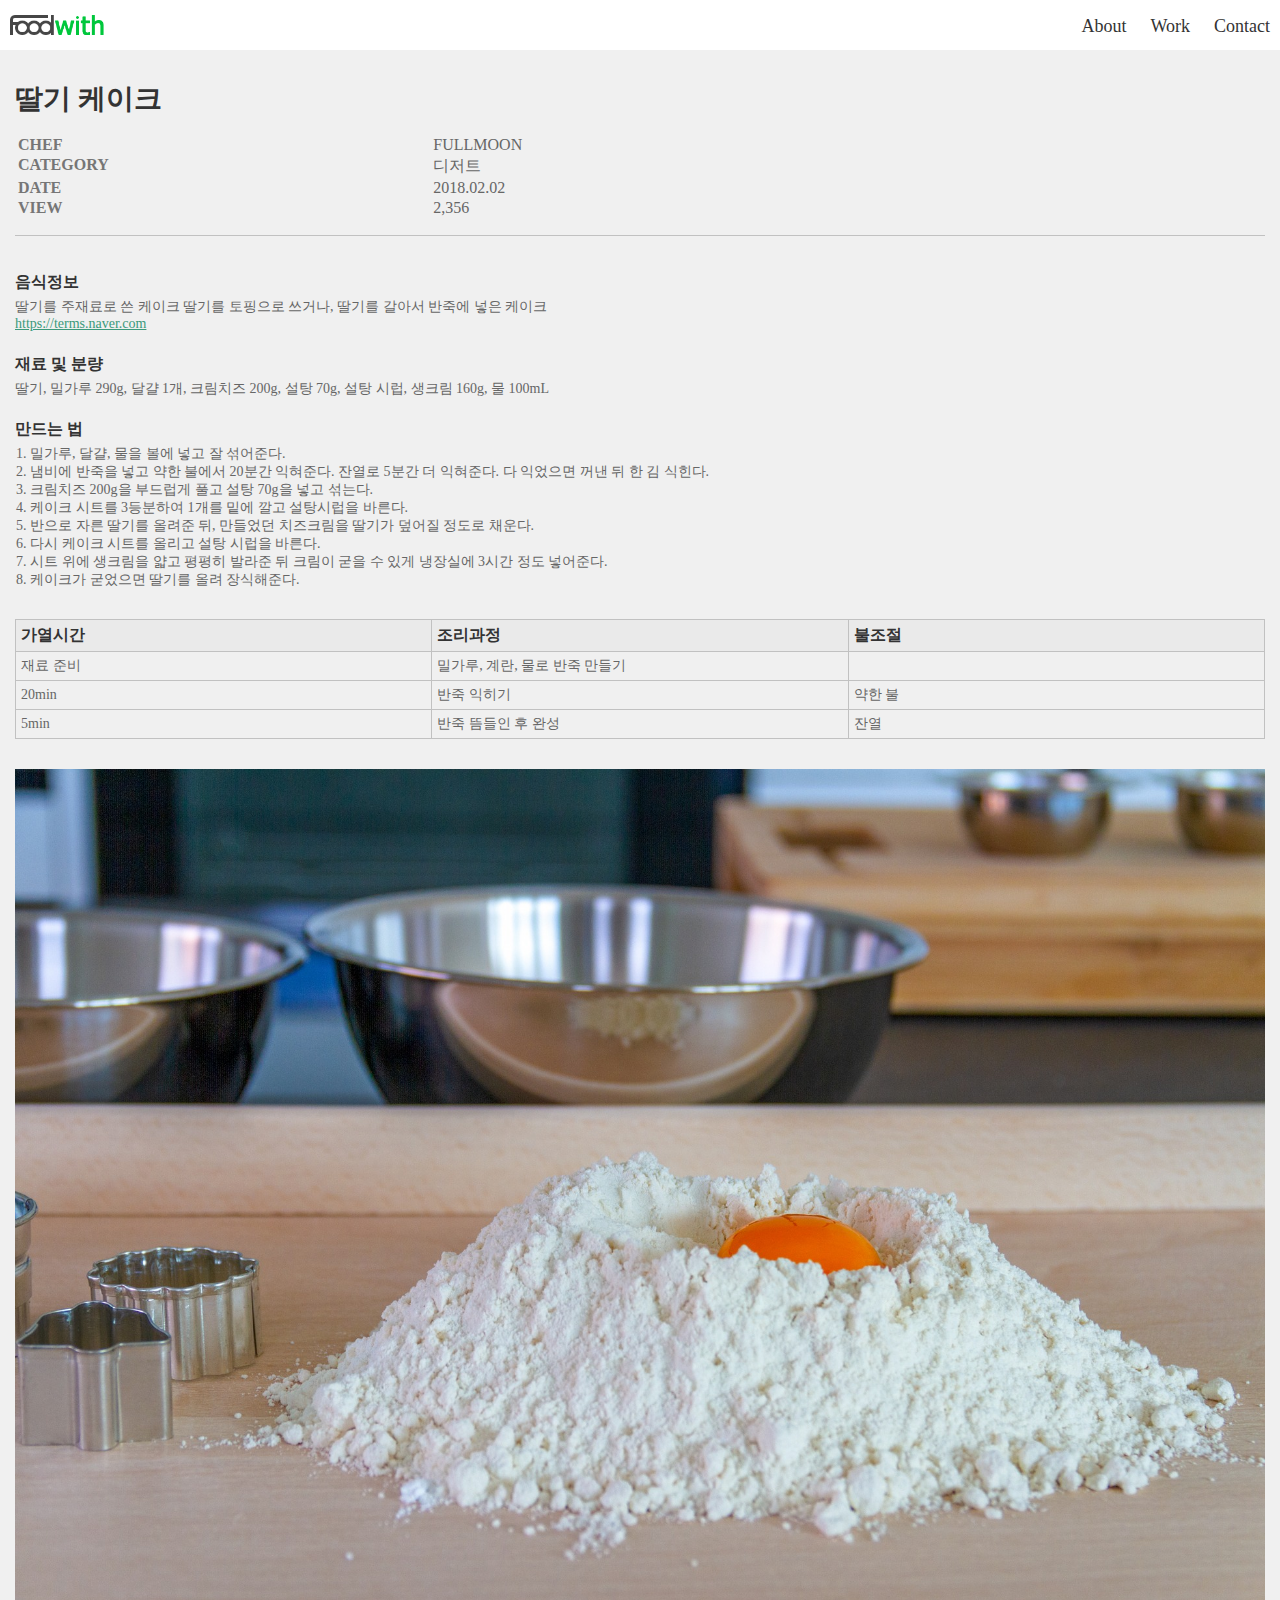
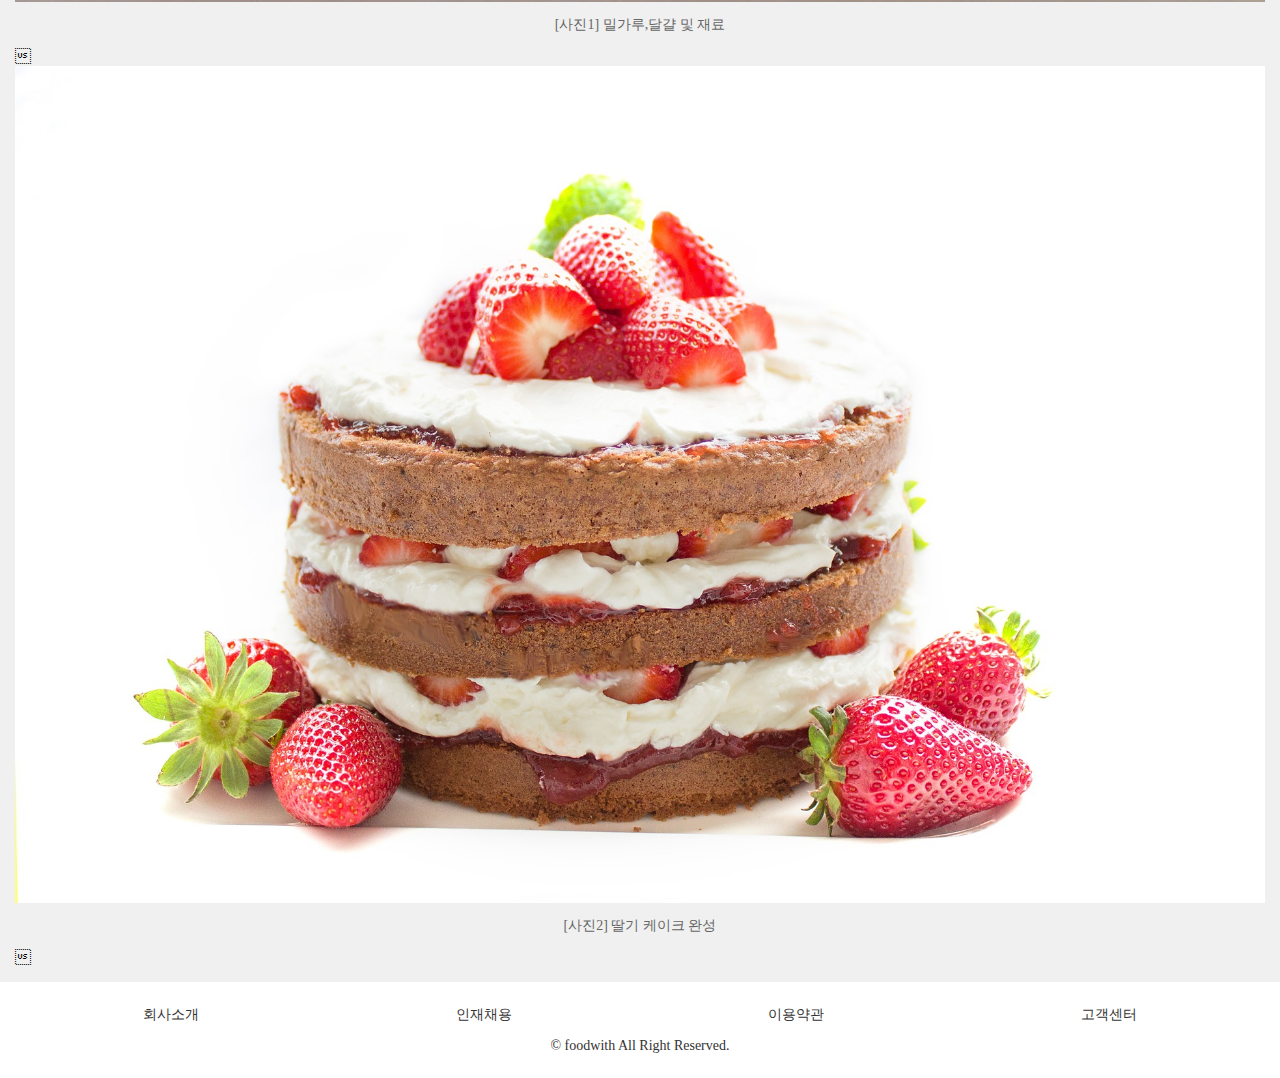
==== ProjectC/foodwith/view.html @ 7612836a "200301 dev" ====
<html lang="en">
  <head>
    <meta charset="UTF-8" />
    <meta name="viewport" content="width=device-width, initial-scale=1.0" />
    <meta http-equiv="X-UA-Compatible" content="ie=edge" />
    <link rel="stylesheet" href="../foodwith/css/foodwith.css" />
    <title>foodwith_view</title>
    <script>
      function dropMenu(e) {
        console.log("clicked");
        const nav = document.querySelector("nav");
        if (nav.style.display == "block") {
          nav.style.display = "";
        } else {
          nav.style.display = "block";
        }
      }
    </script>
  </head>
  <body>
    <header>
      <a href=""
        ><div class="logo">
          <img src="../foodwith/image/logo_m.png" alt="foodwith" /></div
      ></a>
      <div class="menu" onclick="dropMenu(event)">
        <img src="../foodwith/image/icon_menu.png" alt="menu" />
      </div>
    </header>
    <nav>
      <ul>
        <li><a href="">About</a></li>
        <li><a href="">Work</a></li>
        <li><a href="">Contact</a></li>
      </ul>
    </nav>
    <section>
      <h2 class="cake">딸기 케이크</h2>
      <article class="creator">
        <table>
          <tr>
            <th>CHEF</th>
            <td>FULLMOON</td>
            <th>CATEGORY</th>
            <td>디저트</td>
          </tr>
          <tr>
            <th>DATE</th>
            <td class="number">2018.02.02</td>
            <th>VIEW</th>
            <td class="number">2,356</td>
          </tr>
        </table>
      </article>
      <article class="recipe_desc">
        <h4>음식정보</h4>
        <p>
          딸기를 주재료로 쓴 케이크 딸기를 토핑으로 쓰거나, 딸기를 갈아서 반죽에
          넣은 케이크<br />
          <a href="https://terms.naver.com" target="_blank"
            >https://terms.naver.com</a
          >
        </p>

        <h4>재료 및 분량</h4>
        <p>
          딸기, 밀가루 290g, 달걀 1개, 크림치즈 200g, 설탕 70g, 설탕 시럽,
          생크림 160g, 물 100mL
        </p>
        <h4>만드는 법</h4>
        <ol>
          <li>밀가루, 달걀, 물을 볼에 넣고 잘 섞어준다.</li>
          <li>
            냄비에 반죽을 넣고 약한 불에서 20분간 익혀준다. 잔열로 5분간 더
            익혀준다. 다 익었으면 꺼낸 뒤 한 김 식힌다.
          </li>
          <li>크림치즈 200g을 부드럽게 풀고 설탕 70g을 넣고 섞는다.</li>
          <li>케이크 시트를 3등분하여 1개를 밑에 깔고 설탕시럽을 바른다.</li>
          <li>
            반으로 자른 딸기를 올려준 뒤, 만들었던 치즈크림을 딸기가 덮어질
            정도로 채운다.
          </li>
          <li>다시 케이크 시트를 올리고 설탕 시럽을 바른다.</li>
          <li>
            시트 위에 생크림을 얇고 평평히 발라준 뒤 크림이 굳을 수 있게
            냉장실에 3시간 정도 넣어준다.
          </li>
          <li>케이크가 굳었으면 딸기를 올려 장식해준다.</li>
        </ol>
      </article>
      <article class="recipe_table">
        <table>
          <thead>
            <tr>
              <th>가열시간</th>
              <th>조리과정</th>
              <th>불조절</th>
            </tr>
          </thead>
          <tbody>
            <tr>
              <td>재료 준비</td>
              <td>밀가루, 계란, 물로 반죽 만들기</td>
              <td></td>
            </tr>
            <tr>
              <td>20min</td>
              <td>반죽 익히기</td>
              <td>약한 불</td>
            </tr>
            <tr>
              <td>5min</td>
              <td>반죽 뜸들인 후 완성</td>
              <td>잔열</td>
            </tr>
          </tbody>
        </table>
      </article>
      <article class="recipe_img">
        <div>
          <img
            src="../foodwith/image/strawberry_cake_material.jpg"
            alt="사진1_밀가루달걀및재료"
          />
          <p>[사진1] 밀가루,달걀 및 재료</p>
        </div>
        
        <div>
          <img
            src="../foodwith/image/strawberry_cake.jpg"
            alt="사진2_딸기 케이크 완성"
          />
          <p>[사진2] 딸기 케이크 완성</p>
        </div>
        
      </article>
    </section>
    <footer>
      <ul>
        <li>회사소개</li>
        <li>인재채용</li>
        <li>이용약관</li>
        <li>고객센터</li>
      </ul>
      <p>
        © foodwith All Right Reserved.
      </p>
    </footer>
  </body>
</html>
---- ProjectC/foodwith/css/foodwith.css ----
body {
  margin: 0;
}

header {
  height: 50px;
  background-color: #fff;
}
header .logo {
  float: left;
  width: 114px;
  height: 100%;
  text-align: center;
}
header .logo img {
  margin: 15px auto;
  width: 94px;
}
header .menu {
  float: right;
  width: 46px;
  height: 100%;
  text-align: center;
}
header .menu img {
  width: 20px;
  margin: 15px auto;
}

nav {
  display: none;
  margin: 5px 0;
}
nav ul {
  margin: 0;
  padding: 0;
  text-align: center;
}
nav ul li {
  list-style: none;
  font-size: 24px;
  height: 24px;
  padding: 6px 0;
}
nav ul li a {
  text-decoration: none;
  color: #000;
}

section .banner {
  padding: 20px 35px;
  background-color: #ffee02;
}
section .banner img {
  width: 250px;
  height: 180px;
}
section .banner .paragraph {
  font-size: 22px;
  color: #333;
  line-height: 28px;
  text-overflow: ellipsis;
  white-space: nowrap;
  word-wrap: normal;
  width: 100%;
  overflow: hidden;
}
section .banner .profile {
  text-align: center;
  display: flex;
  align-items: center;
}
section .banner .profile img {
  width: 30px;
  height: 30px;
  border-radius: 30px;
  margin-left: 60px;
}
section .banner .profile span {
  font-size: 16px;
  color: #333;
  padding-left: 10px;
}
section .recipes {
  padding: 15px;
  background-color: #f0f0f0;
}
section .recipes ul {
  padding: 0;
  margin: 0;
}
section .recipes ul li {
  list-style: none;
  width: 100%;
}
section .recipes ul li img {
  width: 100%;
  border: 1px solid rgba(0, 0, 0, 0.1);
}
section .recipes ul li p {
  font-size: 14px;
  color: #333;
  height: 14px;
  margin: 13px 0 28px;
  text-align: center;
  text-overflow: ellipsis;
  white-space: nowrap;
  word-wrap: normal;
  width: 100%;
  overflow: hidden;
}
section .recipes .more {
  width: 100%;
  height: 50px;
  display: flex;
  justify-content: center;
  align-items: center;
}
section .recipes .more img {
  width: 16px;
  height: 16px;
}
section .recipes .more span {
  font-size: 16px;
  color: #333;
  margin-left: 5px;
}
section .message {
  background-color: #f4f5f7;
  padding: 30px 15px;
}
section .message h2 {
  text-align: center;
  font-size: 22px;
  color: #333;
  margin: 0;
}
section .message p {
  text-align: center;
  font-size: 14px;
  color: #333;
}
section .message form {
  background-color: #fff;
  padding: 25px;
  margin: 0;
  box-shadow: 0 8px 32px 0 rgba(0, 0, 0, 0.08);
}
section .message form button {
  float: right;
  border: 2px solid #bdbdbd;
  background-color: #e9e9e9;
  font-size: 11px;
  color: #666;
}
section .message form #nickname {
  margin-top: 10px;
  font-size: 14px;
  color: #333;
  width: 100%;
  border: none;
  border-bottom: 1px solid #c1c1c1;
}
section .message form #nickname::placeholder {
  color: #acacac;
}
section .message form .email {
  margin-top: 10px;
}
section .message form .email input {
  border: none;
  border-bottom: 1px solid #c1c1c1;
}
section .message form .email input::placeholder {
  color: #acacac;
}
section .message form .email select {
  border: none;
  border-bottom: 1px solid #c1c1c1;
  width: 106px;
  background: url(../image/icon_arrow_email.png) no-repeat 95%;
  background-color: #fff;
}
section .message form textarea {
  border: 1px solid #c1c1c1;
  margin-top: 10px;
  font-size: 16px;
}
section .message form textarea::placeholder {
  color: #acacac;
}
section .notice {
  background-color: #f0f0f0;
  padding: 15px;
}
section .notice h5 {
  font-size: 16px;
  color: #333;
  font-weight: bold;
  margin: 0;
}
section .notice h5 > div {
  display: flex;
  justify-content: center;
}
section .notice p {
  display: inline-block;
  margin: 0;
  text-overflow: ellipsis;
  white-space: nowrap;
  word-wrap: normal;
  width: 80%;
  overflow: hidden;
}
section .notice hr {
  border: 1px solid #c1c1c1;
}
section .notice table {
  color: #333;
  text-align: left;
}
section .notice table th {
  font-size: 16px;
  font-weight: bold;
}
section .notice table td {
  font-size: 14px;
  border-right: 1px solid #c1c1c1;
  padding: 5px;
}

@media screen and (min-width: 768px), screen and (min-height: 768px) and (orientation: landscape) {
  header .menu {
    display: none;
  }

  nav {
    position: absolute;
    right: 0;
    top: 0;
    display: block;
    height: 50px;
    float: right;
    margin: 0;
  }
  nav ul {
    margin: 0;
    padding: 0;
    text-align: center;
  }
  nav ul li {
    display: inline-block;
    list-style: none;
    font-size: 18px;
    height: 18px;
    padding: 16px 10px;
  }
  nav ul li a {
    text-decoration: none;
    color: #333;
  }

  section .banner {
    position: relative;
    padding: 34px;
    background-color: #ffee02;
    height: 262px;
  }
  section .banner img {
    float: right;
    width: 350px;
    height: 252px;
  }
  section .banner .paragraph {
    position: relative;
    left: 0;
    top: 30px;
    width: 350px;
    float: left;
    font-size: 32px;
    color: #333;
    line-height: 40px;
    white-space: normal;
    word-wrap: normal;
    word-break: keep-all;
  }
  section .banner .profile {
    display: flex;
    float: left;
    position: relative;
    top: 75px;
    left: 15px;
    text-align: center;
    align-items: center;
  }
  section .banner .profile img {
    width: 30px;
    height: 30px;
    border-radius: 30px;
    margin-left: 0;
  }
  section .banner .profile span {
    font-size: 16px;
    color: #333;
    padding-left: 10px;
  }
  section .recipes {
    padding: 15px;
    background-color: #f0f0f0;
  }
  section .recipes ul {
    padding: 0;
    margin: 0;
  }
  section .recipes ul li {
    list-style: none;
    width: 100%;
  }
  section .recipes ul li img {
    width: 100%;
    border: 1px solid rgba(0, 0, 0, 0.1);
  }
  section .recipes ul li p {
    font-size: 14px;
    color: #333;
    height: 14px;
    margin: 13px 0 28px;
    text-align: center;
    text-overflow: ellipsis;
    white-space: nowrap;
    word-wrap: normal;
    width: 100%;
    overflow: hidden;
  }
  section .recipes .more {
    width: 100%;
    height: 50px;
    display: flex;
    justify-content: center;
    align-items: center;
  }
  section .recipes .more img {
    width: 16px;
    height: 16px;
  }
  section .recipes .more span {
    font-size: 16px;
    color: #333;
    margin-left: 5px;
  }
  section .message {
    background-color: #f4f5f7;
    padding: 30px 15px;
  }
  section .message h2 {
    text-align: center;
    font-size: 22px;
    color: #333;
    margin: 0;
  }
  section .message p {
    text-align: center;
    font-size: 14px;
    color: #333;
  }
  section .message form {
    background-color: #fff;
    padding: 25px;
    margin: 0;
    box-shadow: 0 8px 32px 0 rgba(0, 0, 0, 0.08);
  }
  section .message form button {
    float: right;
    border: 2px solid #bdbdbd;
    background-color: #e9e9e9;
    font-size: 11px;
    color: #666;
  }
  section .message form #nickname {
    margin-top: 10px;
    font-size: 14px;
    color: #333;
    width: 100%;
    border: none;
    border-bottom: 1px solid #c1c1c1;
  }
  section .message form #nickname::placeholder {
    color: #acacac;
  }
  section .message form .email {
    margin-top: 10px;
  }
  section .message form .email input {
    border: none;
    border-bottom: 1px solid #c1c1c1;
  }
  section .message form .email input::placeholder {
    color: #acacac;
  }
  section .message form .email select {
    border: none;
    border-bottom: 1px solid #c1c1c1;
    width: 106px;
    background: url(../image/icon_arrow_email.png) no-repeat 95%;
    background-color: #fff;
  }
  section .message form textarea {
    border: 1px solid #c1c1c1;
    margin-top: 10px;
    font-size: 16px;
  }
  section .message form textarea::placeholder {
    color: #acacac;
  }
  section .notice {
    background-color: #f0f0f0;
    padding: 15px;
  }
  section .notice h5 {
    font-size: 16px;
    color: #333;
    font-weight: bold;
    margin: 0;
  }
  section .notice h5 > div {
    display: flex;
    justify-content: center;
  }
  section .notice p {
    display: inline-block;
    margin: 0;
    text-overflow: ellipsis;
    white-space: nowrap;
    word-wrap: normal;
    width: 80%;
    overflow: hidden;
  }
  section .notice hr {
    border: 1px solid #c1c1c1;
  }
  section .notice table {
    color: #333;
    text-align: left;
  }
  section .notice table th {
    font-size: 16px;
    font-weight: bold;
  }
  section .notice table td {
    font-size: 14px;
    border-right: 1px solid #c1c1c1;
    padding: 5px;
  }
}
section {
  background-color: #f0f0f0;
}
section .cake {
  font-size: 28px;
  color: #333;
  font-weight: bold;
  margin: 0;
  padding-top: 30px;
  padding-left: 15px;
}
section .creator {
  padding: 15px 0;
  margin: 0 15px;
  font-size: 14px;
  border-bottom: 1px solid #c1c1c1;
}
section .creator table {
  margin: 0;
  text-align: left;
  width: 100%;
}
section .creator tr {
  display: grid;
  grid-template-columns: 1fr 2fr;
}
section .creator th {
  color: #767676;
  font-weight: bold;
}
section .creator td {
  color: #666;
}
section .creator td .number {
  font-family: Tahoma, Geneva, Verdana, sans-serif;
}
section .recipe_desc {
  padding: 15px;
}
section .recipe_desc h4 {
  font-size: 16px;
  color: #333;
  font-weight: bold;
  margin-bottom: 5px;
}
section .recipe_desc p {
  margin: 0;
  font-size: 14px;
  color: #666;
}
section .recipe_desc a {
  color: #3b9a7b;
}
section .recipe_desc ol {
  padding-left: 15px;
  margin: 0;
  font-size: 14px;
  color: #666;
}
section .recipe_table {
  padding: 15px;
}
section .recipe_table table {
  width: 100%;
  border: 1px solid #c1c1c1;
  border-collapse: collapse;
  table-layout: fixed;
  word-break: break-all;
}
section .recipe_table table th,
section .recipe_table table td {
  border: 1px solid #c1c1c1;
  padding: 5px;
}
section .recipe_table table thead {
  background-color: #eaeaea;
  font-size: 16px;
  color: #333;
  font-weight: bold;
  text-align: left;
}
section .recipe_table table tbody {
  font-size: 14px;
  color: #666;
}
section .recipe_img {
  padding: 15px;
}
section .recipe_img img {
  width: 100%;
}
section .recipe_img p {
  font-size: 14px;
  color: #666;
  text-align: center;
}

footer {
  background-color: #fff;
  padding: 10px 15px;
  font-size: 14px;
  color: #333;
}
footer ul {
  display: flex;
  justify-content: space-around;
  padding: 0;
}
footer ul li {
  list-style: none;
}
footer p {
  text-align: center;
}

/*# sourceMappingURL=foodwith.css.map */
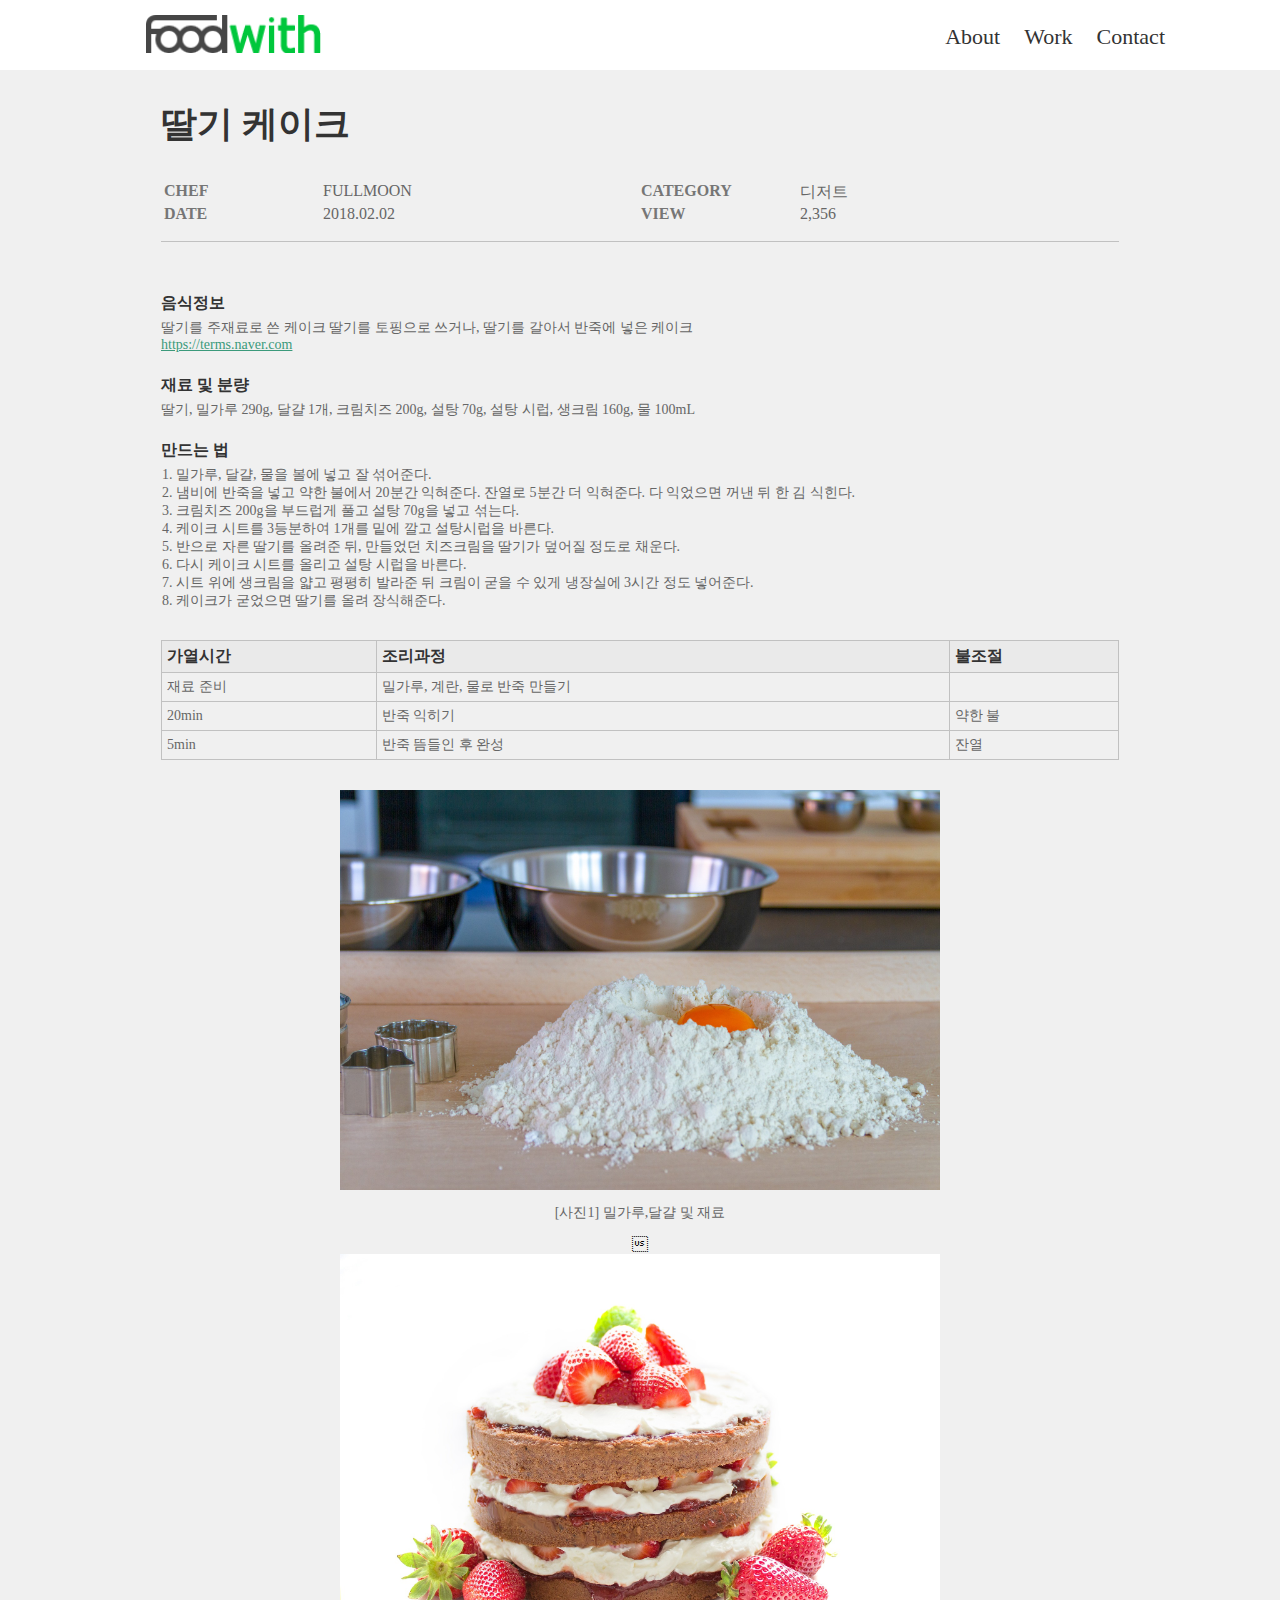
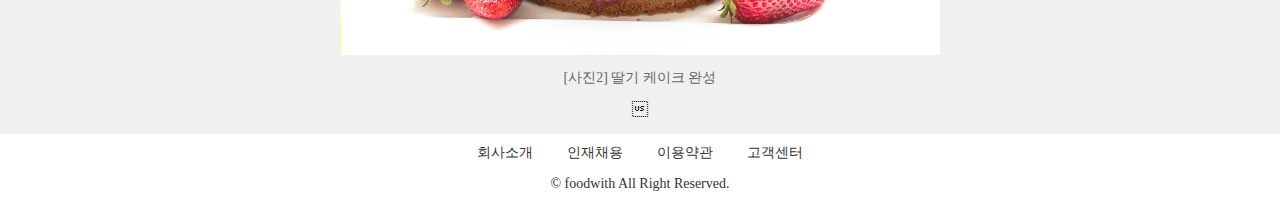
==== commit f5099b15: "반응형 페이지 완성" ====
--- a/ProjectC/foodwith/view.html
+++ b/ProjectC/foodwith/view.html
@@ -19,12 +19,14 @@
   </head>
   <body>
     <header>
-      <a href=""
-        ><div class="logo">
-          <img src="../foodwith/image/logo_m.png" alt="foodwith" /></div
-      ></a>
-      <div class="menu" onclick="dropMenu(event)">
-        <img src="../foodwith/image/icon_menu.png" alt="menu" />
+      <div class="wrap">
+        <a href=""
+          ><div class="logo">
+            <img src="../foodwith/image/logo_m.png" alt="foodwith" /></div
+        ></a>
+        <div class="menu" onclick="dropMenu(event)">
+          <img src="../foodwith/image/icon_menu.png" alt="menu" />
+        </div>
       </div>
     </header>
     <nav>
@@ -35,105 +37,107 @@
       </ul>
     </nav>
     <section>
-      <h2 class="cake">딸기 케이크</h2>
-      <article class="creator">
-        <table>
-          <tr>
-            <th>CHEF</th>
-            <td>FULLMOON</td>
-            <th>CATEGORY</th>
-            <td>디저트</td>
-          </tr>
-          <tr>
-            <th>DATE</th>
-            <td class="number">2018.02.02</td>
-            <th>VIEW</th>
-            <td class="number">2,356</td>
-          </tr>
-        </table>
-      </article>
-      <article class="recipe_desc">
-        <h4>음식정보</h4>
-        <p>
-          딸기를 주재료로 쓴 케이크 딸기를 토핑으로 쓰거나, 딸기를 갈아서 반죽에
-          넣은 케이크<br />
-          <a href="https://terms.naver.com" target="_blank"
-            >https://terms.naver.com</a
-          >
-        </p>
-
-        <h4>재료 및 분량</h4>
-        <p>
-          딸기, 밀가루 290g, 달걀 1개, 크림치즈 200g, 설탕 70g, 설탕 시럽,
-          생크림 160g, 물 100mL
-        </p>
-        <h4>만드는 법</h4>
-        <ol>
-          <li>밀가루, 달걀, 물을 볼에 넣고 잘 섞어준다.</li>
-          <li>
-            냄비에 반죽을 넣고 약한 불에서 20분간 익혀준다. 잔열로 5분간 더
-            익혀준다. 다 익었으면 꺼낸 뒤 한 김 식힌다.
-          </li>
-          <li>크림치즈 200g을 부드럽게 풀고 설탕 70g을 넣고 섞는다.</li>
-          <li>케이크 시트를 3등분하여 1개를 밑에 깔고 설탕시럽을 바른다.</li>
-          <li>
-            반으로 자른 딸기를 올려준 뒤, 만들었던 치즈크림을 딸기가 덮어질
-            정도로 채운다.
-          </li>
-          <li>다시 케이크 시트를 올리고 설탕 시럽을 바른다.</li>
-          <li>
-            시트 위에 생크림을 얇고 평평히 발라준 뒤 크림이 굳을 수 있게
-            냉장실에 3시간 정도 넣어준다.
-          </li>
-          <li>케이크가 굳었으면 딸기를 올려 장식해준다.</li>
-        </ol>
-      </article>
-      <article class="recipe_table">
-        <table>
-          <thead>
+      <div class="wrap">
+        <h2 class="cake">딸기 케이크</h2>
+        <article class="creator">
+          <table>
             <tr>
-              <th>가열시간</th>
-              <th>조리과정</th>
-              <th>불조절</th>
-            </tr>
-          </thead>
-          <tbody>
-            <tr>
-              <td>재료 준비</td>
-              <td>밀가루, 계란, 물로 반죽 만들기</td>
-              <td></td>
+              <th>CHEF</th>
+              <td>FULLMOON</td>
+              <th>CATEGORY</th>
+              <td>디저트</td>
             </tr>
             <tr>
-              <td>20min</td>
-              <td>반죽 익히기</td>
-              <td>약한 불</td>
+              <th>DATE</th>
+              <td class="number">2018.02.02</td>
+              <th>VIEW</th>
+              <td class="number">2,356</td>
             </tr>
-            <tr>
-              <td>5min</td>
-              <td>반죽 뜸들인 후 완성</td>
-              <td>잔열</td>
-            </tr>
-          </tbody>
-        </table>
-      </article>
-      <article class="recipe_img">
-        <div>
-          <img
-            src="../foodwith/image/strawberry_cake_material.jpg"
-            alt="사진1_밀가루달걀및재료"
-          />
-          <p>[사진1] 밀가루,달걀 및 재료</p>
-        </div>
-        
-        <div>
-          <img
-            src="../foodwith/image/strawberry_cake.jpg"
-            alt="사진2_딸기 케이크 완성"
-          />
-          <p>[사진2] 딸기 케이크 완성</p>
-        </div>
-        
-      </article>
+          </table>
+        </article>
+        <article class="recipe_desc">
+          <h4>음식정보</h4>
+          <p>
+            딸기를 주재료로 쓴 케이크 딸기를 토핑으로 쓰거나, 딸기를 갈아서
+            반죽에 넣은 케이크<br />
+            <a href="https://terms.naver.com" target="_blank"
+              >https://terms.naver.com</a
+            >
+          </p>
+
+          <h4>재료 및 분량</h4>
+          <p>
+            딸기, 밀가루 290g, 달걀 1개, 크림치즈 200g, 설탕 70g, 설탕 시럽,
+            생크림 160g, 물 100mL
+          </p>
+          <h4>만드는 법</h4>
+          <ol>
+            <li>밀가루, 달걀, 물을 볼에 넣고 잘 섞어준다.</li>
+            <li>
+              냄비에 반죽을 넣고 약한 불에서 20분간 익혀준다. 잔열로 5분간 더
+              익혀준다. 다 익었으면 꺼낸 뒤 한 김 식힌다.
+            </li>
+            <li>크림치즈 200g을 부드럽게 풀고 설탕 70g을 넣고 섞는다.</li>
+            <li>케이크 시트를 3등분하여 1개를 밑에 깔고 설탕시럽을 바른다.</li>
+            <li>
+              반으로 자른 딸기를 올려준 뒤, 만들었던 치즈크림을 딸기가 덮어질
+              정도로 채운다.
+            </li>
+            <li>다시 케이크 시트를 올리고 설탕 시럽을 바른다.</li>
+            <li>
+              시트 위에 생크림을 얇고 평평히 발라준 뒤 크림이 굳을 수 있게
+              냉장실에 3시간 정도 넣어준다.
+            </li>
+            <li>케이크가 굳었으면 딸기를 올려 장식해준다.</li>
+          </ol>
+        </article>
+        <article class="recipe_table">
+          <table>
+            <thead>
+              <tr>
+                <th>가열시간</th>
+                <th>조리과정</th>
+                <th>불조절</th>
+              </tr>
+            </thead>
+            <tbody>
+              <tr>
+                <td>재료 준비</td>
+                <td>밀가루, 계란, 물로 반죽 만들기</td>
+                <td></td>
+              </tr>
+              <tr>
+                <td>20min</td>
+                <td>반죽 익히기</td>
+                <td>약한 불</td>
+              </tr>
+              <tr>
+                <td>5min</td>
+                <td>반죽 뜸들인 후 완성</td>
+                <td>잔열</td>
+              </tr>
+            </tbody>
+          </table>
+        </article>
+        <article class="recipe_img">
+          <div>
+            <img
+              src="../foodwith/image/strawberry_cake_material.jpg"
+              alt="사진1_밀가루달걀및재료"
+            />
+            <p>[사진1] 밀가루,달걀 및 재료</p>
+          </div>
+          
+          <div>
+            <img
+              src="../foodwith/image/strawberry_cake.jpg"
+              alt="사진2_딸기 케이크 완성"
+            />
+            <p>[사진2] 딸기 케이크 완성</p>
+          </div>
+          
+        </article>
+      </div>
     </section>
     <footer>
       <ul>
--- a/ProjectC/foodwith/css/foodwith.css
+++ b/ProjectC/foodwith/css/foodwith.css
@@ -50,12 +50,16 @@
 section .banner {
   padding: 20px 35px;
   background-color: #ffee02;
-}
-section .banner img {
+  text-align: center;
+}
+section .banner .wrap {
+  text-align: center;
+}
+section .banner .wrap img {
   width: 250px;
   height: 180px;
 }
-section .banner .paragraph {
+section .banner .wrap .paragraph {
   font-size: 22px;
   color: #333;
   line-height: 28px;
@@ -65,21 +69,23 @@
   width: 100%;
   overflow: hidden;
 }
-section .banner .profile {
+section .banner .wrap .profile {
   text-align: center;
   display: flex;
+  width: 105px;
+  margin: 30px auto 10px;
   align-items: center;
 }
-section .banner .profile img {
+section .banner .wrap .profile img {
   width: 30px;
   height: 30px;
   border-radius: 30px;
-  margin-left: 60px;
-}
-section .banner .profile span {
+}
+section .banner .wrap .profile div {
   font-size: 16px;
   color: #333;
-  padding-left: 10px;
+  padding: 7px 0 7px 10px;
+  height: 16px;
 }
 section .recipes {
   padding: 15px;
@@ -170,6 +176,7 @@
 section .message form .email input {
   border: none;
   border-bottom: 1px solid #c1c1c1;
+  width: 45%;
 }
 section .message form .email input::placeholder {
   color: #acacac;
@@ -177,7 +184,7 @@
 section .message form .email select {
   border: none;
   border-bottom: 1px solid #c1c1c1;
-  width: 106px;
+  width: 50%;
   background: url(../image/icon_arrow_email.png) no-repeat 95%;
   background-color: #fff;
 }
@@ -185,6 +192,7 @@
   border: 1px solid #c1c1c1;
   margin-top: 10px;
   font-size: 16px;
+  width: 100%;
 }
 section .message form textarea::placeholder {
   color: #acacac;
@@ -227,6 +235,121 @@
   font-size: 14px;
   border-right: 1px solid #c1c1c1;
   padding: 5px;
+}
+
+section {
+  background-color: #f0f0f0;
+}
+section .cake {
+  font-size: 28px;
+  color: #333;
+  font-weight: bold;
+  margin: 0;
+  padding-top: 30px;
+  padding-left: 15px;
+}
+section .creator {
+  padding: 15px 0;
+  margin: 0 15px;
+  font-size: 14px;
+  border-bottom: 1px solid #c1c1c1;
+}
+section .creator table {
+  margin: 0;
+  text-align: left;
+  width: 100%;
+}
+section .creator tr {
+  display: grid;
+  grid-template-columns: 1fr 2fr;
+}
+section .creator th {
+  color: #767676;
+  font-weight: bold;
+}
+section .creator td {
+  color: #666;
+}
+section .creator td .number {
+  font-family: Tahoma, Geneva, Verdana, sans-serif;
+}
+section .recipe_desc {
+  padding: 15px;
+}
+section .recipe_desc h4 {
+  font-size: 16px;
+  color: #333;
+  font-weight: bold;
+  margin-bottom: 5px;
+}
+section .recipe_desc p {
+  margin: 0;
+  font-size: 14px;
+  color: #666;
+}
+section .recipe_desc a {
+  color: #3b9a7b;
+}
+section .recipe_desc ol {
+  padding-left: 15px;
+  margin: 0;
+  font-size: 14px;
+  color: #666;
+}
+section .recipe_table {
+  padding: 15px;
+}
+section .recipe_table table {
+  width: 100%;
+  border: 1px solid #c1c1c1;
+  border-collapse: collapse;
+  table-layout: fixed;
+  word-break: break-all;
+}
+section .recipe_table table th,
+section .recipe_table table td {
+  border: 1px solid #c1c1c1;
+  padding: 5px;
+}
+section .recipe_table table thead {
+  background-color: #eaeaea;
+  font-size: 16px;
+  color: #333;
+  font-weight: bold;
+  text-align: left;
+}
+section .recipe_table table tbody {
+  font-size: 14px;
+  color: #666;
+}
+section .recipe_img {
+  padding: 15px;
+}
+section .recipe_img img {
+  width: 100%;
+}
+section .recipe_img p {
+  font-size: 14px;
+  color: #666;
+  text-align: center;
+}
+
+footer {
+  background-color: #fff;
+  padding: 10px 15px;
+  font-size: 14px;
+  color: #333;
+}
+footer ul {
+  display: flex;
+  justify-content: space-around;
+  padding: 0;
+}
+footer ul li {
+  list-style: none;
+}
+footer p {
+  text-align: center;
 }
 
 @media screen and (min-width: 768px), screen and (min-height: 768px) and (orientation: landscape) {
@@ -243,20 +366,13 @@
     float: right;
     margin: 0;
   }
-  nav ul {
-    margin: 0;
-    padding: 0;
-    text-align: center;
-  }
   nav ul li {
     display: inline-block;
-    list-style: none;
     font-size: 18px;
     height: 18px;
     padding: 16px 10px;
   }
   nav ul li a {
-    text-decoration: none;
     color: #333;
   }
 
@@ -266,17 +382,22 @@
     background-color: #ffee02;
     height: 262px;
   }
-  section .banner img {
-    float: right;
+  section .banner .wrap {
+    height: 262px;
+    display: flex;
+    flex-flow: row-reverse;
+    justify-content: center;
+  }
+  section .banner .wrap img {
     width: 350px;
     height: 252px;
   }
-  section .banner .paragraph {
-    position: relative;
-    left: 0;
-    top: 30px;
+  section .banner .wrap .wrap_in_wrap {
     width: 350px;
-    float: left;
+  }
+  section .banner .wrap .wrap_in_wrap .paragraph {
+    width: 350px;
+    margin-top: 30px;
     font-size: 32px;
     color: #333;
     line-height: 40px;
@@ -284,53 +405,34 @@
     word-wrap: normal;
     word-break: keep-all;
   }
-  section .banner .profile {
+  section .banner .wrap .wrap_in_wrap .profile {
     display: flex;
     float: left;
-    position: relative;
-    top: 75px;
-    left: 15px;
+    margin: 50px 0 10px 30px;
     text-align: center;
     align-items: center;
   }
-  section .banner .profile img {
-    width: 30px;
-    height: 30px;
-    border-radius: 30px;
+  section .banner .wrap .wrap_in_wrap .profile img {
     margin-left: 0;
   }
-  section .banner .profile span {
-    font-size: 16px;
-    color: #333;
-    padding-left: 10px;
-  }
   section .recipes {
-    padding: 15px;
-    background-color: #f0f0f0;
+    padding: 34px;
   }
   section .recipes ul {
-    padding: 0;
-    margin: 0;
+    display: flex;
+    flex-wrap: wrap;
+    justify-content: center;
   }
   section .recipes ul li {
-    list-style: none;
-    width: 100%;
-  }
-  section .recipes ul li img {
-    width: 100%;
-    border: 1px solid rgba(0, 0, 0, 0.1);
+    width: 340px;
   }
   section .recipes ul li p {
-    font-size: 14px;
-    color: #333;
-    height: 14px;
-    margin: 13px 0 28px;
-    text-align: center;
-    text-overflow: ellipsis;
-    white-space: nowrap;
-    word-wrap: normal;
-    width: 100%;
-    overflow: hidden;
+    font-size: 18px;
+    height: 18px;
+    margin: 16px 0 36px;
+  }
+  section .recipes ul li:nth-child(odd) {
+    margin-right: 20px;
   }
   section .recipes .more {
     width: 100%;
@@ -349,94 +451,55 @@
     margin-left: 5px;
   }
   section .message {
-    background-color: #f4f5f7;
-    padding: 30px 15px;
+    padding: 30px 34px;
   }
   section .message h2 {
-    text-align: center;
-    font-size: 22px;
-    color: #333;
-    margin: 0;
+    font-size: 30px;
   }
   section .message p {
-    text-align: center;
-    font-size: 14px;
-    color: #333;
+    font-size: 18px;
   }
   section .message form {
-    background-color: #fff;
-    padding: 25px;
-    margin: 0;
-    box-shadow: 0 8px 32px 0 rgba(0, 0, 0, 0.08);
+    padding: 50px;
   }
   section .message form button {
-    float: right;
-    border: 2px solid #bdbdbd;
-    background-color: #e9e9e9;
-    font-size: 11px;
-    color: #666;
+    font-size: 15px;
+  }
+  section .message form label {
+    font-size: 16px;
+    font-weight: bold;
+    color: #333;
   }
   section .message form #nickname {
-    margin-top: 10px;
-    font-size: 14px;
-    color: #333;
-    width: 100%;
-    border: none;
-    border-bottom: 1px solid #c1c1c1;
-  }
-  section .message form #nickname::placeholder {
-    color: #acacac;
+    margin-top: 0px;
+    margin-bottom: 10px;
   }
   section .message form .email {
     margin-top: 10px;
+    margin-bottom: 10px;
   }
   section .message form .email input {
-    border: none;
-    border-bottom: 1px solid #c1c1c1;
+    width: 46%;
   }
   section .message form .email input::placeholder {
+    font-size: 14px;
     color: #acacac;
   }
   section .message form .email select {
-    border: none;
-    border-bottom: 1px solid #c1c1c1;
-    width: 106px;
-    background: url(../image/icon_arrow_email.png) no-repeat 95%;
-    background-color: #fff;
+    width: 50%;
+    background: url(../image/icon_arrow_email.png) no-repeat 99%;
+    font-size: 14px;
+    color: #333;
   }
   section .message form textarea {
-    border: 1px solid #c1c1c1;
-    margin-top: 10px;
-    font-size: 16px;
-  }
-  section .message form textarea::placeholder {
-    color: #acacac;
-  }
-  section .notice {
-    background-color: #f0f0f0;
-    padding: 15px;
+    width: 100%;
   }
   section .notice h5 {
-    font-size: 16px;
-    color: #333;
-    font-weight: bold;
-    margin: 0;
-  }
-  section .notice h5 > div {
-    display: flex;
-    justify-content: center;
-  }
-  section .notice p {
-    display: inline-block;
-    margin: 0;
-    text-overflow: ellipsis;
-    white-space: nowrap;
-    word-wrap: normal;
-    width: 80%;
-    overflow: hidden;
+    margin: 0 0 15px 0;
   }
   section .notice hr {
     border: 1px solid #c1c1c1;
+    margin: 15px 0;
   }
   section .notice table {
     color: #333;
@@ -451,120 +514,239 @@
     border-right: 1px solid #c1c1c1;
     padding: 5px;
   }
-}
-section {
-  background-color: #f0f0f0;
-}
-section .cake {
-  font-size: 28px;
-  color: #333;
-  font-weight: bold;
-  margin: 0;
-  padding-top: 30px;
-  padding-left: 15px;
-}
-section .creator {
-  padding: 15px 0;
-  margin: 0 15px;
-  font-size: 14px;
-  border-bottom: 1px solid #c1c1c1;
-}
-section .creator table {
-  margin: 0;
-  text-align: left;
-  width: 100%;
-}
-section .creator tr {
-  display: grid;
-  grid-template-columns: 1fr 2fr;
-}
-section .creator th {
-  color: #767676;
-  font-weight: bold;
-}
-section .creator td {
-  color: #666;
-}
-section .creator td .number {
-  font-family: Tahoma, Geneva, Verdana, sans-serif;
-}
-section .recipe_desc {
-  padding: 15px;
-}
-section .recipe_desc h4 {
-  font-size: 16px;
-  color: #333;
-  font-weight: bold;
-  margin-bottom: 5px;
-}
-section .recipe_desc p {
-  margin: 0;
-  font-size: 14px;
-  color: #666;
-}
-section .recipe_desc a {
-  color: #3b9a7b;
-}
-section .recipe_desc ol {
-  padding-left: 15px;
-  margin: 0;
-  font-size: 14px;
-  color: #666;
-}
-section .recipe_table {
-  padding: 15px;
-}
-section .recipe_table table {
-  width: 100%;
-  border: 1px solid #c1c1c1;
-  border-collapse: collapse;
-  table-layout: fixed;
-  word-break: break-all;
-}
-section .recipe_table table th,
-section .recipe_table table td {
-  border: 1px solid #c1c1c1;
-  padding: 5px;
-}
-section .recipe_table table thead {
-  background-color: #eaeaea;
-  font-size: 16px;
-  color: #333;
-  font-weight: bold;
-  text-align: left;
-}
-section .recipe_table table tbody {
-  font-size: 14px;
-  color: #666;
-}
-section .recipe_img {
-  padding: 15px;
-}
-section .recipe_img img {
-  width: 100%;
-}
-section .recipe_img p {
-  font-size: 14px;
-  color: #666;
-  text-align: center;
-}
-
-footer {
-  background-color: #fff;
-  padding: 10px 15px;
-  font-size: 14px;
-  color: #333;
-}
-footer ul {
-  display: flex;
-  justify-content: space-around;
-  padding: 0;
-}
-footer ul li {
-  list-style: none;
-}
-footer p {
-  text-align: center;
+
+  section .cake {
+    font-size: 33px;
+  }
+  section .creator {
+    margin: 15px;
+  }
+  section .creator tr {
+    display: grid;
+    grid-template-columns: 1fr 2fr 1fr 2fr;
+  }
+  section .recipe_table table {
+    table-layout: auto;
+  }
+  section .recipe_img {
+    text-align: center;
+  }
+  section .recipe_img img {
+    width: 500px;
+  }
+
+  footer ul {
+    width: 360px;
+    margin: 0 auto;
+  }
+}
+@media screen and (min-width: 1024px), screen and (min-height: 1024px) and (orientation: landscape) {
+  header {
+    height: 70px;
+  }
+  header .wrap {
+    width: 988px;
+    height: 100%;
+    margin: 0 auto;
+  }
+  header .wrap .logo {
+    float: left;
+    width: 114px;
+    height: 100%;
+    text-align: center;
+  }
+  header .wrap .logo img {
+    margin: 15px auto;
+    width: 175px;
+  }
+
+  nav {
+    position: absolute;
+    right: 105px;
+    top: 0;
+    display: block;
+    height: 70px;
+    float: right;
+    margin: 0;
+  }
+  nav ul li {
+    display: inline-block;
+    font-size: 22px;
+    height: 22px;
+    padding: 24px 10px;
+  }
+  nav ul li a {
+    color: #333;
+  }
+  nav ul li a:hover {
+    font-weight: bold;
+  }
+
+  section .banner {
+    position: relative;
+    padding: 34px;
+    background-color: #ffee02;
+    height: 428px;
+  }
+  section .banner .wrap {
+    height: 420px;
+    display: flex;
+    flex-flow: row-reverse;
+    justify-content: center;
+    align-items: center;
+  }
+  section .banner .wrap img {
+    width: 500px;
+    height: 360px;
+  }
+  section .banner .wrap .wrap_in_wrap {
+    width: 460px;
+  }
+  section .banner .wrap .wrap_in_wrap .paragraph {
+    width: 460px;
+    height: 156px;
+    margin-bottom: 40px;
+    font-size: 40px;
+    text-align: left;
+    color: #333;
+    line-height: 52px;
+    text-overflow: ellipsis;
+    white-space: normal;
+    word-wrap: normal;
+    word-break: keep-all;
+  }
+  section .banner .wrap .wrap_in_wrap .profile {
+    margin-left: 0;
+    margin-top: 10px;
+    width: 120px;
+  }
+  section .banner .wrap .wrap_in_wrap .profile div {
+    font-size: 18px;
+    height: 18px;
+  }
+  section .recipes {
+    padding: 34px;
+  }
+  section .recipes ul {
+    display: flex;
+    flex-wrap: wrap;
+    justify-content: space-between;
+    width: 988px;
+    margin: 0 auto;
+  }
+  section .recipes ul li {
+    box-sizing: border-box;
+    position: relative;
+    width: 316px;
+    height: 316px;
+    margin-bottom: 20px;
+  }
+  section .recipes ul li p {
+    display: none;
+    font-size: 18px;
+    width: 296px;
+    height: 18px;
+    padding: 21px 10px;
+    background-color: #fff;
+  }
+  section .recipes ul li:hover img {
+    opacity: 0.3;
+  }
+  section .recipes ul li:hover p {
+    border: 1px solid #fff;
+    display: block;
+    position: relative;
+    top: -78px;
+  }
+  section .recipes ul li:nth-child(odd) {
+    margin-right: 0px;
+  }
+  section .recipes .more {
+    width: 988px;
+    height: 60px;
+    margin: 0 auto;
+    display: flex;
+    justify-content: center;
+    align-items: center;
+  }
+  section .recipes .more img {
+    width: 16px;
+    height: 16px;
+  }
+  section .recipes .more span {
+    font-size: 16px;
+    color: #333;
+    margin-left: 5px;
+  }
+  section .message .wrap {
+    width: 988px;
+    margin: 20 auto;
+    display: flex;
+    background: url(../image/bg_pencil.png) no-repeat 90% 80%;
+  }
+  section .message .wrap div {
+    width: 398px;
+    white-space: normal;
+    word-wrap: normal;
+    word-break: keep-all;
+    padding-top: 20px;
+  }
+  section .message .wrap div h2 {
+    font-size: 42px;
+    text-align: left;
+  }
+  section .message .wrap div p {
+    text-align: left;
+  }
+  section .message .wrap form {
+    width: 590px;
+    padding: 40px 50px;
+  }
+  section .message .wrap form button {
+    border: 2px solid #bdbdbd;
+    padding: 5px 15px;
+  }
+  section .message .wrap form #nickname {
+    margin-top: 20px;
+  }
+  section .message .wrap form .email {
+    margin-right: 0;
+    width: 100%;
+  }
+  section .message .wrap form .email input {
+    margin-top: 20px;
+    width: 45%;
+  }
+  section .message .wrap form select {
+    width: 45%;
+  }
+  section .message .wrap form textarea {
+    margin-top: 30px;
+  }
+  section .notice .wrap {
+    width: 988px;
+    margin: 0 auto;
+  }
+  section .notice .wrap span {
+    float: right;
+  }
+  section .notice .wrap hr {
+    margin: 30px 0;
+  }
+
+  section .wrap {
+    width: 988px;
+    margin: 0 auto;
+  }
+  section .wrap .cake {
+    font-size: 36px;
+  }
+  section .wrap .recipe_img {
+    text-align: center;
+  }
+  section .wrap .recipe_img img {
+    width: 600px;
+  }
 }
 
 /*# sourceMappingURL=foodwith.css.map */
